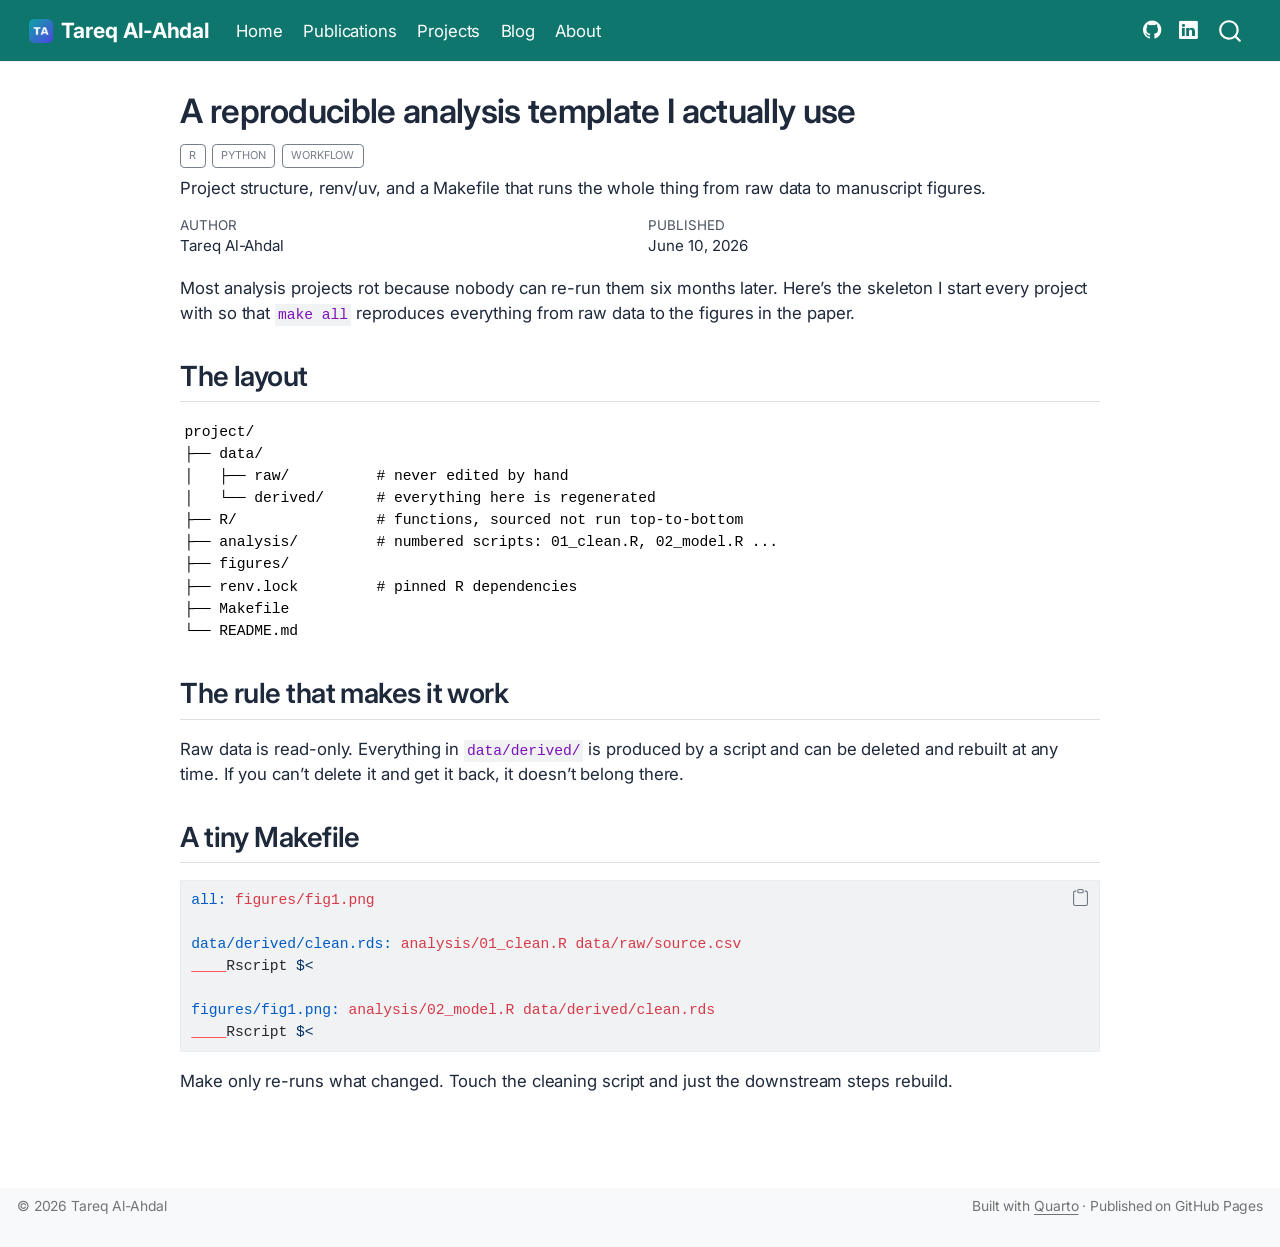
==== posts/welcome/index.html @ ec64f00e "Built site for gh-pages" ====
<!DOCTYPE html>
<html xmlns="http://www.w3.org/1999/xhtml" lang="en" xml:lang="en"><head>

<meta charset="utf-8">
<meta name="generator" content="quarto-1.9.38">

<meta name="viewport" content="width=device-width, initial-scale=1.0, user-scalable=yes">

<meta name="author" content="Tareq Al-Ahdal">
<meta name="dcterms.date" content="2026-06-10">
<meta name="description" content="Project structure, renv/uv, and a Makefile that runs the whole thing from raw data to manuscript figures.">

<title>A reproducible analysis template I actually use – Tareq Al-Ahdal</title>
<style>
/* Default styles provided by pandoc.
** See https://pandoc.org/MANUAL.html#variables-for-html for config info.
*/
code{white-space: pre-wrap;}
span.smallcaps{font-variant: small-caps;}
div.columns{display: flex; gap: min(4vw, 1.5em);}
div.column{flex: auto; overflow-x: auto;}
div.hanging-indent{margin-left: 1.5em; text-indent: -1.5em;}
ul.task-list{list-style: none;}
ul.task-list li input[type="checkbox"] {
  width: 0.8em;
  margin: 0 0.8em 0.2em -1em; /* quarto-specific, see https://github.com/quarto-dev/quarto-cli/issues/4556 */ 
  vertical-align: middle;
}
/* CSS for syntax highlighting */
html { -webkit-text-size-adjust: 100%; }
pre > code.sourceCode { white-space: pre; position: relative; }
pre > code.sourceCode > span { display: inline-block; line-height: 1.25; }
pre > code.sourceCode > span:empty { height: 1.2em; }
.sourceCode { overflow: visible; }
code.sourceCode > span { color: inherit; text-decoration: inherit; }
div.sourceCode { margin: 1em 0; }
pre.sourceCode { margin: 0; }
@media screen {
div.sourceCode { overflow: auto; }
}
@media print {
pre > code.sourceCode { white-space: pre-wrap; }
pre > code.sourceCode > span { text-indent: -5em; padding-left: 5em; }
}
pre.numberSource code
  { counter-reset: source-line 0; }
pre.numberSource code > span
  { position: relative; left: -4em; counter-increment: source-line; }
pre.numberSource code > span > a:first-child::before
  { content: counter(source-line);
    position: relative; left: -1em; text-align: right; vertical-align: baseline;
    border: none; display: inline-block;
    -webkit-touch-callout: none; -webkit-user-select: none;
    -khtml-user-select: none; -moz-user-select: none;
    -ms-user-select: none; user-select: none;
    padding: 0 4px; width: 4em;
  }
pre.numberSource { margin-left: 3em;  padding-left: 4px; }
div.sourceCode
  {   }
@media screen {
pre > code.sourceCode > span > a:first-child::before { text-decoration: underline; }
}
</style>


<script src="../../site_libs/quarto-nav/quarto-nav.js"></script>
<script src="../../site_libs/quarto-nav/headroom.min.js"></script>
<script src="../../site_libs/clipboard/clipboard.min.js"></script>
<script src="../../site_libs/quarto-search/autocomplete.umd.js"></script>
<script src="../../site_libs/quarto-search/fuse.min.js"></script>
<script src="../../site_libs/quarto-search/quarto-search.js"></script>
<meta name="quarto:offset" content="../../">
<link href="../../images/logo.png" rel="icon" type="image/png">
<script src="../../site_libs/quarto-html/quarto.js" type="module"></script>
<script src="../../site_libs/quarto-html/tabsets/tabsets.js" type="module"></script>
<script src="../../site_libs/quarto-html/popper.min.js"></script>
<script src="../../site_libs/quarto-html/tippy.umd.min.js"></script>
<script src="../../site_libs/quarto-html/anchor.min.js"></script>
<link href="../../site_libs/quarto-html/tippy.css" rel="stylesheet">
<link href="../../site_libs/quarto-html/quarto-syntax-highlighting-de63f62b328812d8e578a4d74e282472.css" rel="stylesheet" id="quarto-text-highlighting-styles">
<script src="../../site_libs/bootstrap/bootstrap.min.js"></script>
<link href="../../site_libs/bootstrap/bootstrap-icons.css" rel="stylesheet">
<link href="../../site_libs/bootstrap/bootstrap-56cea1492749a53a4a9ebf262769b437.min.css" rel="stylesheet" append-hash="true" id="quarto-bootstrap" data-mode="light">
<script id="quarto-search-options" type="application/json">{
  "location": "navbar",
  "copy-button": false,
  "collapse-after": 3,
  "panel-placement": "end",
  "type": "overlay",
  "limit": 50,
  "keyboard-shortcut": [
    "f",
    "/",
    "s"
  ],
  "show-item-context": false,
  "language": {
    "search-no-results-text": "No results",
    "search-matching-documents-text": "matching documents",
    "search-copy-link-title": "Copy link to search",
    "search-hide-matches-text": "Hide additional matches",
    "search-more-match-text": "more match in this document",
    "search-more-matches-text": "more matches in this document",
    "search-clear-button-title": "Clear",
    "search-text-placeholder": "",
    "search-detached-cancel-button-title": "Cancel",
    "search-submit-button-title": "Submit",
    "search-label": "Search"
  }
}</script>


<link rel="stylesheet" href="../../styles.css">
</head>

<body class="nav-fixed fullcontent quarto-light">

<div id="quarto-search-results"></div>
  <header id="quarto-header" class="headroom fixed-top">
    <nav class="navbar navbar-expand-lg " data-bs-theme="dark">
      <div class="navbar-container container-fluid">
      <div class="navbar-brand-container mx-auto">
    <a href="../../index.html" class="navbar-brand navbar-brand-logo">
    <img src="../../images/logo.png" alt="" class="navbar-logo light-content">
    <img src="../../images/logo.png" alt="" class="navbar-logo dark-content">
    </a>
    <a class="navbar-brand" href="../../index.html">
    <span class="navbar-title">Tareq Al-Ahdal</span>
    </a>
  </div>
            <div id="quarto-search" class="" title="Search"></div>
          <button class="navbar-toggler" type="button" data-bs-toggle="collapse" data-bs-target="#navbarCollapse" aria-controls="navbarCollapse" role="menu" aria-expanded="false" aria-label="Toggle navigation" onclick="if (window.quartoToggleHeadroom) { window.quartoToggleHeadroom(); }">
  <span class="navbar-toggler-icon"></span>
</button>
          <div class="collapse navbar-collapse" id="navbarCollapse">
            <ul class="navbar-nav navbar-nav-scroll me-auto">
  <li class="nav-item">
    <a class="nav-link" href="../../index.html"> 
<span class="menu-text">Home</span></a>
  </li>  
  <li class="nav-item">
    <a class="nav-link" href="../../publications.html"> 
<span class="menu-text">Publications</span></a>
  </li>  
  <li class="nav-item">
    <a class="nav-link" href="../../projects.html"> 
<span class="menu-text">Projects</span></a>
  </li>  
  <li class="nav-item">
    <a class="nav-link" href="../../blog.html"> 
<span class="menu-text">Blog</span></a>
  </li>  
  <li class="nav-item">
    <a class="nav-link" href="../../about.html"> 
<span class="menu-text">About</span></a>
  </li>  
</ul>
            <ul class="navbar-nav navbar-nav-scroll ms-auto">
  <li class="nav-item compact">
    <a class="nav-link" href="https://github.com/alahdalta1"> <i class="bi bi-github" role="img" aria-label="GitHub">
</i> 
<span class="menu-text"></span></a>
  </li>  
  <li class="nav-item compact">
    <a class="nav-link" href="https://www.linkedin.com/in/tareq-al-ahdal-6515a4145/"> <i class="bi bi-linkedin" role="img" aria-label="LinkedIn">
</i> 
<span class="menu-text"></span></a>
  </li>  
</ul>
          </div> <!-- /navcollapse -->
            <div class="quarto-navbar-tools">
</div>
      </div> <!-- /container-fluid -->
    </nav>
</header>
<!-- content -->
<div id="quarto-content" class="quarto-container page-columns page-rows-contents page-layout-article page-navbar">
<!-- sidebar -->
<!-- margin-sidebar -->
    
<!-- main -->
<main class="content" id="quarto-document-content">

<header id="title-block-header" class="quarto-title-block default">
<div class="quarto-title">
<h1 class="title">A reproducible analysis template I actually use</h1>
  <div class="quarto-categories">
    <div class="quarto-category">R</div>
    <div class="quarto-category">Python</div>
    <div class="quarto-category">Workflow</div>
  </div>
  </div>

<div>
  <div class="description">
    Project structure, renv/uv, and a Makefile that runs the whole thing from raw data to manuscript figures.
  </div>
</div>


<div class="quarto-title-meta">

    <div>
    <div class="quarto-title-meta-heading">Author</div>
    <div class="quarto-title-meta-contents">
             <p>Tareq Al-Ahdal </p>
          </div>
  </div>
    
    <div>
    <div class="quarto-title-meta-heading">Published</div>
    <div class="quarto-title-meta-contents">
      <p class="date">June 10, 2026</p>
    </div>
  </div>
  
    
  </div>
  


</header>


<p>Most analysis projects rot because nobody can re-run them six months later. Here’s the skeleton I start every project with so that <code>make all</code> reproduces everything from raw data to the figures in the paper.</p>
<section id="the-layout" class="level2">
<h2 class="anchored" data-anchor-id="the-layout">The layout</h2>
<pre><code>project/
├── data/
│   ├── raw/          # never edited by hand
│   └── derived/      # everything here is regenerated
├── R/                # functions, sourced not run top-to-bottom
├── analysis/         # numbered scripts: 01_clean.R, 02_model.R ...
├── figures/
├── renv.lock         # pinned R dependencies
├── Makefile
└── README.md</code></pre>
</section>
<section id="the-rule-that-makes-it-work" class="level2">
<h2 class="anchored" data-anchor-id="the-rule-that-makes-it-work">The rule that makes it work</h2>
<p>Raw data is read-only. Everything in <code>data/derived/</code> is produced by a script and can be deleted and rebuilt at any time. If you can’t delete it and get it back, it doesn’t belong there.</p>
</section>
<section id="a-tiny-makefile" class="level2">
<h2 class="anchored" data-anchor-id="a-tiny-makefile">A tiny Makefile</h2>
<div class="code-copy-outer-scaffold"><div class="sourceCode" id="cb2"><pre class="sourceCode makefile code-with-copy"><code class="sourceCode makefile"><span id="cb2-1"><a href="#cb2-1" aria-hidden="true" tabindex="-1"></a><span class="dv">all:</span><span class="dt"> figures/fig1.png</span></span>
<span id="cb2-2"><a href="#cb2-2" aria-hidden="true" tabindex="-1"></a></span>
<span id="cb2-3"><a href="#cb2-3" aria-hidden="true" tabindex="-1"></a><span class="dv">data/derived/clean.rds:</span><span class="dt"> analysis/01_clean.R data/raw/source.csv</span></span>
<span id="cb2-4"><a href="#cb2-4" aria-hidden="true" tabindex="-1"></a><span class="er">    </span>Rscript <span class="ch">$&lt;</span></span>
<span id="cb2-5"><a href="#cb2-5" aria-hidden="true" tabindex="-1"></a></span>
<span id="cb2-6"><a href="#cb2-6" aria-hidden="true" tabindex="-1"></a><span class="dv">figures/fig1.png:</span><span class="dt"> analysis/02_model.R data/derived/clean.rds</span></span>
<span id="cb2-7"><a href="#cb2-7" aria-hidden="true" tabindex="-1"></a><span class="er">    </span>Rscript <span class="ch">$&lt;</span></span></code></pre></div><button title="Copy to Clipboard" class="code-copy-button"><i class="bi"></i></button></div>
<p>Make only re-runs what changed. Touch the cleaning script and just the downstream steps rebuild.</p>


</section>

</main> <!-- /main -->
<script id="quarto-html-after-body" type="application/javascript">
  window.document.addEventListener("DOMContentLoaded", function (event) {
    const icon = "";
    const anchorJS = new window.AnchorJS();
    anchorJS.options = {
      placement: 'right',
      icon: icon
    };
    anchorJS.add('.anchored');
    const isCodeAnnotation = (el) => {
      for (const clz of el.classList) {
        if (clz.startsWith('code-annotation-')) {                     
          return true;
        }
      }
      return false;
    }
    const onCopySuccess = function(e) {
      // button target
      const button = e.trigger;
      // don't keep focus
      button.blur();
      // flash "checked"
      button.classList.add('code-copy-button-checked');
      var currentTitle = button.getAttribute("title");
      button.setAttribute("title", "Copied!");
      let tooltip;
      if (window.bootstrap) {
        button.setAttribute("data-bs-toggle", "tooltip");
        button.setAttribute("data-bs-placement", "left");
        button.setAttribute("data-bs-title", "Copied!");
        tooltip = new bootstrap.Tooltip(button, 
          { trigger: "manual", 
            customClass: "code-copy-button-tooltip",
            offset: [0, -8]});
        tooltip.show();    
      }
      setTimeout(function() {
        if (tooltip) {
          tooltip.hide();
          button.removeAttribute("data-bs-title");
          button.removeAttribute("data-bs-toggle");
          button.removeAttribute("data-bs-placement");
        }
        button.setAttribute("title", currentTitle);
        button.classList.remove('code-copy-button-checked');
      }, 1000);
      // clear code selection
      e.clearSelection();
    }
    const getTextToCopy = function(trigger) {
      const outerScaffold = trigger.parentElement.cloneNode(true);
      const codeEl = outerScaffold.querySelector('code');
      for (const childEl of codeEl.children) {
        if (isCodeAnnotation(childEl)) {
          childEl.remove();
        }
      }
      return codeEl.innerText;
    }
    const clipboard = new window.ClipboardJS('.code-copy-button:not([data-in-quarto-modal])', {
      text: getTextToCopy
    });
    clipboard.on('success', onCopySuccess);
    if (window.document.getElementById('quarto-embedded-source-code-modal')) {
      const clipboardModal = new window.ClipboardJS('.code-copy-button[data-in-quarto-modal]', {
        text: getTextToCopy,
        container: window.document.getElementById('quarto-embedded-source-code-modal')
      });
      clipboardModal.on('success', onCopySuccess);
    }
      var localhostRegex = new RegExp(/^(?:http|https):\/\/localhost\:?[0-9]*\//);
      var mailtoRegex = new RegExp(/^mailto:/);
        var filterRegex = new RegExp("https:\/\/alahdalta1\.github\.io");
      var isInternal = (href) => {
          return filterRegex.test(href) || localhostRegex.test(href) || mailtoRegex.test(href);
      }
      // Inspect non-navigation links and adorn them if external
     var links = window.document.querySelectorAll('a[href]:not(.nav-link):not(.navbar-brand):not(.toc-action):not(.sidebar-link):not(.sidebar-item-toggle):not(.pagination-link):not(.no-external):not([aria-hidden]):not(.dropdown-item):not(.quarto-navigation-tool):not(.about-link)');
      for (var i=0; i<links.length; i++) {
        const link = links[i];
        if (!isInternal(link.href)) {
          // undo the damage that might have been done by quarto-nav.js in the case of
          // links that we want to consider external
          if (link.dataset.originalHref !== undefined) {
            link.href = link.dataset.originalHref;
          }
        }
      }
    function tippyHover(el, contentFn, onTriggerFn, onUntriggerFn) {
      const config = {
        allowHTML: true,
        maxWidth: 500,
        delay: 100,
        arrow: false,
        appendTo: function(el) {
            return el.parentElement;
        },
        interactive: true,
        interactiveBorder: 10,
        theme: 'quarto',
        placement: 'bottom-start',
      };
      if (contentFn) {
        config.content = contentFn;
      }
      if (onTriggerFn) {
        config.onTrigger = onTriggerFn;
      }
      if (onUntriggerFn) {
        config.onUntrigger = onUntriggerFn;
      }
      window.tippy(el, config); 
    }
    const noterefs = window.document.querySelectorAll('a[role="doc-noteref"]');
    for (var i=0; i<noterefs.length; i++) {
      const ref = noterefs[i];
      tippyHover(ref, function() {
        // use id or data attribute instead here
        let href = ref.getAttribute('data-footnote-href') || ref.getAttribute('href');
        try { href = new URL(href).hash; } catch {}
        const id = href.replace(/^#\/?/, "");
        const note = window.document.getElementById(id);
        if (note) {
          return note.innerHTML;
        } else {
          return "";
        }
      });
    }
    const xrefs = window.document.querySelectorAll('a.quarto-xref');
    const processXRef = (id, note) => {
      // Strip column container classes
      const stripColumnClz = (el) => {
        el.classList.remove("page-full", "page-columns");
        if (el.children) {
          for (const child of el.children) {
            stripColumnClz(child);
          }
        }
      }
      stripColumnClz(note)
      if (id === null || id.startsWith('sec-')) {
        // Special case sections, only their first couple elements
        const container = document.createElement("div");
        if (note.children && note.children.length > 2) {
          container.appendChild(note.children[0].cloneNode(true));
          for (let i = 1; i < note.children.length; i++) {
            const child = note.children[i];
            if (child.tagName === "P" && child.innerText === "") {
              continue;
            } else {
              container.appendChild(child.cloneNode(true));
              break;
            }
          }
          if (window.Quarto?.typesetMath) {
            window.Quarto.typesetMath(container);
          }
          return container.innerHTML
        } else {
          if (window.Quarto?.typesetMath) {
            window.Quarto.typesetMath(note);
          }
          return note.innerHTML;
        }
      } else {
        // Remove any anchor links if they are present
        const anchorLink = note.querySelector('a.anchorjs-link');
        if (anchorLink) {
          anchorLink.remove();
        }
        if (window.Quarto?.typesetMath) {
          window.Quarto.typesetMath(note);
        }
        if (note.classList.contains("callout")) {
          return note.outerHTML;
        } else {
          return note.innerHTML;
        }
      }
    }
    for (var i=0; i<xrefs.length; i++) {
      const xref = xrefs[i];
      tippyHover(xref, undefined, function(instance) {
        instance.disable();
        let url = xref.getAttribute('href');
        let hash = undefined; 
        if (url.startsWith('#')) {
          hash = url;
        } else {
          try { hash = new URL(url).hash; } catch {}
        }
        if (hash) {
          const id = hash.replace(/^#\/?/, "");
          const note = window.document.getElementById(id);
          if (note !== null) {
            try {
              const html = processXRef(id, note.cloneNode(true));
              instance.setContent(html);
            } finally {
              instance.enable();
              instance.show();
            }
          } else {
            // See if we can fetch this
            fetch(url.split('#')[0])
            .then(res => res.text())
            .then(html => {
              const parser = new DOMParser();
              const htmlDoc = parser.parseFromString(html, "text/html");
              const note = htmlDoc.getElementById(id);
              if (note !== null) {
                const html = processXRef(id, note);
                instance.setContent(html);
              } 
            }).finally(() => {
              instance.enable();
              instance.show();
            });
          }
        } else {
          // See if we can fetch a full url (with no hash to target)
          // This is a special case and we should probably do some content thinning / targeting
          fetch(url)
          .then(res => res.text())
          .then(html => {
            const parser = new DOMParser();
            const htmlDoc = parser.parseFromString(html, "text/html");
            const note = htmlDoc.querySelector('main.content');
            if (note !== null) {
              // This should only happen for chapter cross references
              // (since there is no id in the URL)
              // remove the first header
              if (note.children.length > 0 && note.children[0].tagName === "HEADER") {
                note.children[0].remove();
              }
              const html = processXRef(null, note);
              instance.setContent(html);
            } 
          }).finally(() => {
            instance.enable();
            instance.show();
          });
        }
      }, function(instance) {
      });
    }
        let selectedAnnoteEl;
        const selectorForAnnotation = ( cell, annotation) => {
          let cellAttr = 'data-code-cell="' + cell + '"';
          let lineAttr = 'data-code-annotation="' +  annotation + '"';
          const selector = 'span[' + cellAttr + '][' + lineAttr + ']';
          return selector;
        }
        const selectCodeLines = (annoteEl) => {
          const doc = window.document;
          const targetCell = annoteEl.getAttribute("data-target-cell");
          const targetAnnotation = annoteEl.getAttribute("data-target-annotation");
          const annoteSpan = window.document.querySelector(selectorForAnnotation(targetCell, targetAnnotation));
          const lines = annoteSpan.getAttribute("data-code-lines").split(",");
          const lineIds = lines.map((line) => {
            return targetCell + "-" + line;
          })
          let top = null;
          let height = null;
          let parent = null;
          if (lineIds.length > 0) {
              //compute the position of the single el (top and bottom and make a div)
              const el = window.document.getElementById(lineIds[0]);
              top = el.offsetTop;
              height = el.offsetHeight;
              parent = el.parentElement.parentElement;
            if (lineIds.length > 1) {
              const lastEl = window.document.getElementById(lineIds[lineIds.length - 1]);
              const bottom = lastEl.offsetTop + lastEl.offsetHeight;
              height = bottom - top;
            }
            if (top !== null && height !== null && parent !== null) {
              // cook up a div (if necessary) and position it 
              let div = window.document.getElementById("code-annotation-line-highlight");
              if (div === null) {
                div = window.document.createElement("div");
                div.setAttribute("id", "code-annotation-line-highlight");
                div.style.position = 'absolute';
                parent.appendChild(div);
              }
              div.style.top = top - 2 + "px";
              div.style.height = height + 4 + "px";
              div.style.left = 0;
              let gutterDiv = window.document.getElementById("code-annotation-line-highlight-gutter");
              if (gutterDiv === null) {
                gutterDiv = window.document.createElement("div");
                gutterDiv.setAttribute("id", "code-annotation-line-highlight-gutter");
                gutterDiv.style.position = 'absolute';
                const codeCell = window.document.getElementById(targetCell);
                const gutter = codeCell.querySelector('.code-annotation-gutter');
                gutter.appendChild(gutterDiv);
              }
              gutterDiv.style.top = top - 2 + "px";
              gutterDiv.style.height = height + 4 + "px";
            }
            selectedAnnoteEl = annoteEl;
          }
        };
        const unselectCodeLines = () => {
          const elementsIds = ["code-annotation-line-highlight", "code-annotation-line-highlight-gutter"];
          elementsIds.forEach((elId) => {
            const div = window.document.getElementById(elId);
            if (div) {
              div.remove();
            }
          });
          selectedAnnoteEl = undefined;
        };
          // Handle positioning of the toggle
      window.addEventListener(
        "resize",
        throttle(() => {
          elRect = undefined;
          if (selectedAnnoteEl) {
            selectCodeLines(selectedAnnoteEl);
          }
        }, 10)
      );
      function throttle(fn, ms) {
      let throttle = false;
      let timer;
        return (...args) => {
          if(!throttle) { // first call gets through
              fn.apply(this, args);
              throttle = true;
          } else { // all the others get throttled
              if(timer) clearTimeout(timer); // cancel #2
              timer = setTimeout(() => {
                fn.apply(this, args);
                timer = throttle = false;
              }, ms);
          }
        };
      }
        // Attach click handler to the DT
        const annoteDls = window.document.querySelectorAll('dt[data-target-cell]');
        for (const annoteDlNode of annoteDls) {
          annoteDlNode.addEventListener('click', (event) => {
            const clickedEl = event.target;
            if (clickedEl !== selectedAnnoteEl) {
              unselectCodeLines();
              const activeEl = window.document.querySelector('dt[data-target-cell].code-annotation-active');
              if (activeEl) {
                activeEl.classList.remove('code-annotation-active');
              }
              selectCodeLines(clickedEl);
              clickedEl.classList.add('code-annotation-active');
            } else {
              // Unselect the line
              unselectCodeLines();
              clickedEl.classList.remove('code-annotation-active');
            }
          });
        }
    const findCites = (el) => {
      const parentEl = el.parentElement;
      if (parentEl) {
        const cites = parentEl.dataset.cites;
        if (cites) {
          return {
            el,
            cites: cites.split(' ')
          };
        } else {
          return findCites(el.parentElement)
        }
      } else {
        return undefined;
      }
    };
    var bibliorefs = window.document.querySelectorAll('a[role="doc-biblioref"]');
    for (var i=0; i<bibliorefs.length; i++) {
      const ref = bibliorefs[i];
      const citeInfo = findCites(ref);
      if (citeInfo) {
        tippyHover(citeInfo.el, function() {
          var popup = window.document.createElement('div');
          citeInfo.cites.forEach(function(cite) {
            var citeDiv = window.document.createElement('div');
            citeDiv.classList.add('hanging-indent');
            citeDiv.classList.add('csl-entry');
            var biblioDiv = window.document.getElementById('ref-' + cite);
            if (biblioDiv) {
              citeDiv.innerHTML = biblioDiv.innerHTML;
            }
            popup.appendChild(citeDiv);
          });
          return popup.innerHTML;
        });
      }
    }
  });
  </script>
</div> <!-- /content -->
<footer class="footer">
  <div class="nav-footer">
    <div class="nav-footer-left">
<p>© 2026 Tareq Al-Ahdal</p>
</div>   
    <div class="nav-footer-center">
      &nbsp;
    </div>
    <div class="nav-footer-right">
<p>Built with <a href="https://quarto.org">Quarto</a> · Published on GitHub Pages</p>
</div>
  </div>
</footer>




</body></html>
---- site_libs/quarto-html/tippy.css ----
.tippy-box[data-animation=fade][data-state=hidden]{opacity:0}[data-tippy-root]{max-width:calc(100vw - 10px)}.tippy-box{position:relative;background-color:#333;color:#fff;border-radius:4px;font-size:14px;line-height:1.4;white-space:normal;outline:0;transition-property:transform,visibility,opacity}.tippy-box[data-placement^=top]>.tippy-arrow{bottom:0}.tippy-box[data-placement^=top]>.tippy-arrow:before{bottom:-7px;left:0;border-width:8px 8px 0;border-top-color:initial;transform-origin:center top}.tippy-box[data-placement^=bottom]>.tippy-arrow{top:0}.tippy-box[data-placement^=bottom]>.tippy-arrow:before{top:-7px;left:0;border-width:0 8px 8px;border-bottom-color:initial;transform-origin:center bottom}.tippy-box[data-placement^=left]>.tippy-arrow{right:0}.tippy-box[data-placement^=left]>.tippy-arrow:before{border-width:8px 0 8px 8px;border-left-color:initial;right:-7px;transform-origin:center left}.tippy-box[data-placement^=right]>.tippy-arrow{left:0}.tippy-box[data-placement^=right]>.tippy-arrow:before{left:-7px;border-width:8px 8px 8px 0;border-right-color:initial;transform-origin:center right}.tippy-box[data-inertia][data-state=visible]{transition-timing-function:cubic-bezier(.54,1.5,.38,1.11)}.tippy-arrow{width:16px;height:16px;color:#333}.tippy-arrow:before{content:"";position:absolute;border-color:transparent;border-style:solid}.tippy-content{position:relative;padding:5px 9px;z-index:1}
---- site_libs/quarto-html/quarto-syntax-highlighting-de63f62b328812d8e578a4d74e282472.css ----
/* quarto syntax highlight colors */
:root {
  --quarto-hl-al-color: #ff5555;
  --quarto-hl-an-color: #6a737d;
  --quarto-hl-at-color: #d73a49;
  --quarto-hl-bn-color: #005cc5;
  --quarto-hl-bu-color: #d73a49;
  --quarto-hl-ch-color: #032f62;
  --quarto-hl-co-color: #6a737d;
  --quarto-hl-cv-color: #6a737d;
  --quarto-hl-cn-color: #005cc5;
  --quarto-hl-cf-color: #d73a49;
  --quarto-hl-dt-color: #d73a49;
  --quarto-hl-dv-color: #005cc5;
  --quarto-hl-do-color: #6a737d;
  --quarto-hl-er-color: #ff5555;
  --quarto-hl-ex-color: #d73a49;
  --quarto-hl-fl-color: #005cc5;
  --quarto-hl-fu-color: #6f42c1;
  --quarto-hl-im-color: #032f62;
  --quarto-hl-in-color: #6a737d;
  --quarto-hl-kw-color: #d73a49;
  --quarto-hl-op-color: #24292e;
  --quarto-hl-pp-color: #d73a49;
  --quarto-hl-re-color: #6a737d;
  --quarto-hl-sc-color: #005cc5;
  --quarto-hl-ss-color: #032f62;
  --quarto-hl-st-color: #032f62;
  --quarto-hl-va-color: #e36209;
  --quarto-hl-vs-color: #032f62;
  --quarto-hl-wa-color: #ff5555;
}

/* other quarto variables */
:root {
  --quarto-font-monospace: SFMono-Regular, Menlo, Monaco, Consolas, "Liberation Mono", "Courier New", monospace;
}

/* syntax highlight based on Pandoc's rules */
pre > code.sourceCode > span {
  color: #24292e;
}

code.sourceCode > span {
  color: #24292e;
}

div.sourceCode,
div.sourceCode pre.sourceCode {
  color: #24292e;
}

/* Normal */
code span {
  color: #24292e;
}

/* Alert */
code span.al {
  font-weight: bold;
  color: #ff5555;
}

/* Annotation */
code span.an {
  color: #6a737d;
}

/* Attribute */
code span.at {
  color: #d73a49;
}

/* BaseN */
code span.bn {
  color: #005cc5;
}

/* BuiltIn */
code span.bu {
  color: #d73a49;
}

/* ControlFlow */
code span.cf {
  color: #d73a49;
}

/* Char */
code span.ch {
  color: #032f62;
}

/* Constant */
code span.cn {
  color: #005cc5;
}

/* Comment */
code span.co {
  color: #6a737d;
}

/* CommentVar */
code span.cv {
  color: #6a737d;
}

/* Documentation */
code span.do {
  color: #6a737d;
}

/* DataType */
code span.dt {
  color: #d73a49;
}

/* DecVal */
code span.dv {
  color: #005cc5;
}

/* Error */
code span.er {
  color: #ff5555;
  text-decoration: underline;
}

/* Extension */
code span.ex {
  font-weight: bold;
  color: #d73a49;
}

/* Float */
code span.fl {
  color: #005cc5;
}

/* Function */
code span.fu {
  color: #6f42c1;
}

/* Import */
code span.im {
  color: #032f62;
}

/* Information */
code span.in {
  color: #6a737d;
}

/* Keyword */
code span.kw {
  color: #d73a49;
}

/* Operator */
code span.op {
  color: #24292e;
}

/* Preprocessor */
code span.pp {
  color: #d73a49;
}

/* RegionMarker */
code span.re {
  color: #6a737d;
}

/* SpecialChar */
code span.sc {
  color: #005cc5;
}

/* SpecialString */
code span.ss {
  color: #032f62;
}

/* String */
code span.st {
  color: #032f62;
}

/* Variable */
code span.va {
  color: #e36209;
}

/* VerbatimString */
code span.vs {
  color: #032f62;
}

/* Warning */
code span.wa {
  color: #ff5555;
}

.prevent-inlining {
  content: "</";
}

/*# sourceMappingURL=e073dde7d9be180d5cbafa952671d6f8.css.map */
---- styles.css ----
/* ===== Tareq Al-Ahdal — vibrant modern academic site ===== */

:root{
  --teal:#0EA5A4;
  --teal-deep:#0F766E;
  --indigo:#4F46E5;
  --ink:#1E293B;
  --muted:#64748B;
  --line:#E2E8F0;
  --bg-soft:#F8FAFC;
}

/* ---------- HERO ---------- */
.hero{
  display:grid;
  grid-template-columns:1.4fr 1fr;
  gap:48px;
  align-items:center;
  padding:56px 0 40px;
  margin-bottom:8px;
}
.hero-text .eyebrow{
  display:inline-block;
  font-size:.78rem;font-weight:700;letter-spacing:.12em;text-transform:uppercase;
  color:var(--teal-deep);
  background:rgba(14,165,164,.10);
  padding:5px 12px;border-radius:999px;margin-bottom:18px;
}
.hero-text h1{
  font-size:clamp(2.4rem,5vw,3.4rem);
  line-height:1.05;margin:0 0 10px;
  background:linear-gradient(90deg,var(--teal-deep),var(--indigo));
  -webkit-background-clip:text;background-clip:text;-webkit-text-fill-color:transparent;
}
.hero-text .tagline{
  font-family:'Lora',serif;font-style:italic;font-size:1.3rem;color:var(--muted);
  margin-bottom:20px;
}
.hero-text p.bio{font-size:1.05rem;color:#334155;max-width:54ch;margin-bottom:24px}
.hero-cta{display:flex;gap:12px;flex-wrap:wrap}
.btn-primary-grad{
  display:inline-flex;align-items:center;gap:8px;
  background:linear-gradient(90deg,var(--teal),var(--indigo));
  color:#fff;font-weight:600;text-decoration:none;
  padding:11px 22px;border-radius:10px;font-size:.95rem;
  box-shadow:0 4px 14px rgba(79,70,229,.25);transition:transform .15s ease,box-shadow .15s ease;
}
.btn-primary-grad:hover{transform:translateY(-2px);box-shadow:0 8px 22px rgba(79,70,229,.35);color:#fff}
.btn-ghost{
  display:inline-flex;align-items:center;gap:8px;
  border:1.5px solid var(--line);color:var(--ink);font-weight:600;text-decoration:none;
  padding:11px 20px;border-radius:10px;font-size:.95rem;background:#fff;transition:all .15s ease;
}
.btn-ghost:hover{border-color:var(--teal);color:var(--teal-deep)}

/* photo */
.hero-photo{justify-self:center}
.hero-photo img{
  width:260px;height:260px;object-fit:cover;border-radius:24px;
  box-shadow:0 16px 40px rgba(15,118,110,.20);
  border:4px solid #fff;
}
.hero-photo .placeholder{
  width:260px;height:260px;border-radius:24px;
  background:linear-gradient(135deg,var(--teal),var(--indigo));
  display:flex;align-items:center;justify-content:center;
  color:#fff;font-size:4rem;font-weight:800;letter-spacing:.02em;
  box-shadow:0 16px 40px rgba(15,118,110,.25);
}

/* ---------- STAT STRIP ---------- */
.stats{
  display:grid;grid-template-columns:repeat(3,1fr);gap:18px;
  margin:8px 0 48px;
}
.stat{
  background:var(--bg-soft);border:1px solid var(--line);border-radius:14px;
  padding:22px;text-align:center;
}
.stat .num{
  font-size:2rem;font-weight:800;
  background:linear-gradient(90deg,var(--teal-deep),var(--indigo));
  -webkit-background-clip:text;background-clip:text;-webkit-text-fill-color:transparent;
}
.stat .lbl{font-size:.85rem;color:var(--muted);margin-top:4px}

/* ---------- SECTION HEADINGS ---------- */
.section-head{display:flex;align-items:center;gap:14px;margin:8px 0 22px}
.section-head h2{margin:0;font-size:1.6rem}
.section-head .rule{flex:1;height:2px;background:linear-gradient(90deg,var(--teal),transparent);border-radius:2px}
.section-more{font-size:.9rem;font-weight:600;color:var(--teal-deep);text-decoration:none;white-space:nowrap}
.section-more:hover{text-decoration:underline}

/* ---------- PUBLICATION CARDS ---------- */
.pub{
  display:grid;grid-template-columns:auto 1fr;gap:18px;
  padding:18px 0;border-bottom:1px solid var(--line);
}
.pub:last-child{border-bottom:none}
.pub .badge{
  align-self:start;font-size:.72rem;font-weight:700;letter-spacing:.04em;
  padding:5px 10px;border-radius:8px;white-space:nowrap;color:#fff;
}
.badge.lancet{background:#1E40AF}
.badge.iscience{background:#0F766E}
.badge.other{background:#64748B}
.pub h3{font-size:1.08rem;margin:0 0 5px;line-height:1.35}
.pub .venue{font-size:.9rem;color:var(--muted);margin-bottom:6px}
.pub .venue .yr{color:var(--ink);font-weight:600}
.pub .tags{display:flex;gap:6px;flex-wrap:wrap;margin-top:6px}
.pub .tag{font-size:.72rem;color:var(--teal-deep);background:rgba(14,165,164,.10);padding:2px 9px;border-radius:6px}

/* ---------- PROJECT CARDS ---------- */
.projects{display:grid;grid-template-columns:repeat(auto-fit,minmax(280px,1fr));gap:18px;margin-bottom:8px}
.proj-card{
  display:block;text-decoration:none;color:inherit;
  border:1px solid var(--line);border-radius:16px;padding:22px;background:#fff;
  transition:transform .15s ease,box-shadow .15s ease,border-color .15s ease;
  position:relative;overflow:hidden;
}
.proj-card::before{content:"";position:absolute;inset:0 0 auto 0;height:4px;background:linear-gradient(90deg,var(--teal),var(--indigo))}
.proj-card:hover{transform:translateY(-3px);box-shadow:0 12px 30px rgba(15,23,42,.10);border-color:transparent}
.proj-card h3{font-size:1.12rem;margin:6px 0 8px}
.proj-card p{font-size:.92rem;color:var(--muted);margin-bottom:14px}
.proj-card .langs{display:flex;gap:8px;flex-wrap:wrap;font-size:.74rem;color:var(--ink)}
.proj-card .lang{display:inline-flex;align-items:center;gap:5px}
.proj-card .dot{width:9px;height:9px;border-radius:50%}
.dot.r{background:#198CE7}.dot.py{background:#F7C843}.dot.jn{background:#DA5B0B}

/* ---------- BLOG LIST ---------- */
.intro-block{max-width:680px;margin-bottom:8px}

@media (max-width:780px){
  .hero{grid-template-columns:1fr;text-align:center;gap:28px;padding-top:36px}
  .hero-text .eyebrow{margin-left:auto;margin-right:auto}
  .hero-cta{justify-content:center}
  .hero-photo img,.hero-photo .placeholder{width:200px;height:200px}
  .stats{grid-template-columns:1fr}
}
@media (prefers-reduced-motion:reduce){*{transition:none!important}}
a:focus-visible{outline:2px solid var(--indigo);outline-offset:3px;border-radius:4px}
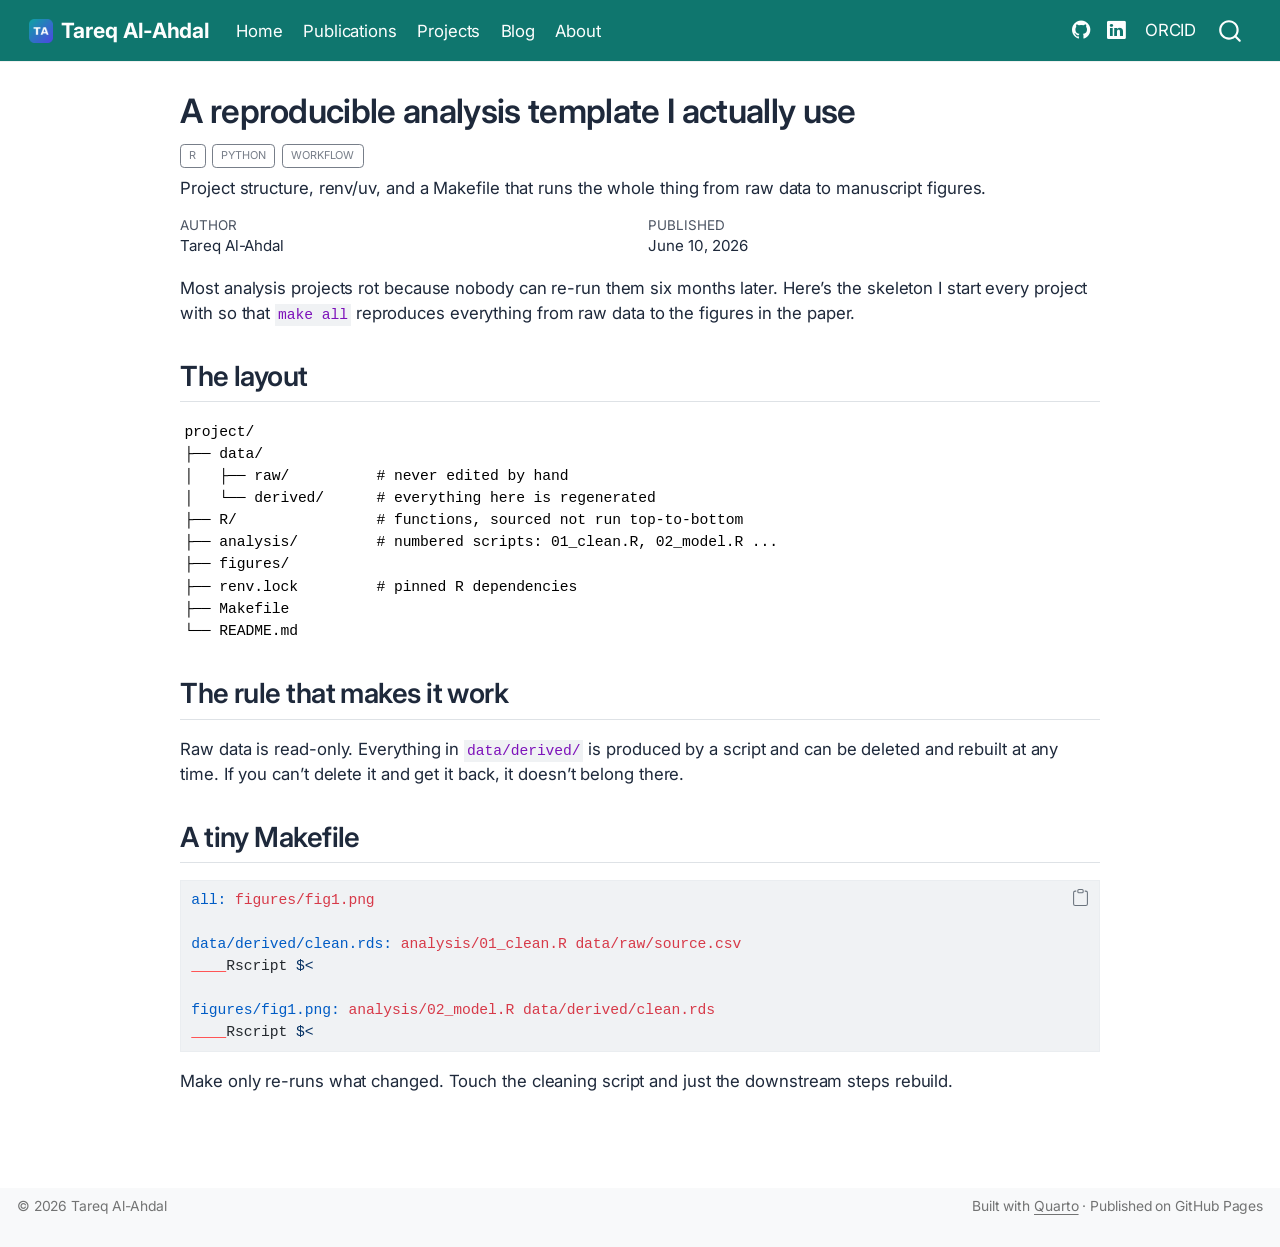
==== commit 4bcc153e: "Built site for gh-pages" ====
--- a/posts/welcome/index.html
+++ b/posts/welcome/index.html
@@ -167,6 +167,10 @@
 </i> 
 <span class="menu-text"></span></a>
   </li>  
+  <li class="nav-item">
+    <a class="nav-link" href="https://orcid.org/0000-0001-6693-4525"> 
+<span class="menu-text">ORCID</span></a>
+  </li>  
 </ul>
           </div> <!-- /navcollapse -->
             <div class="quarto-navbar-tools">
